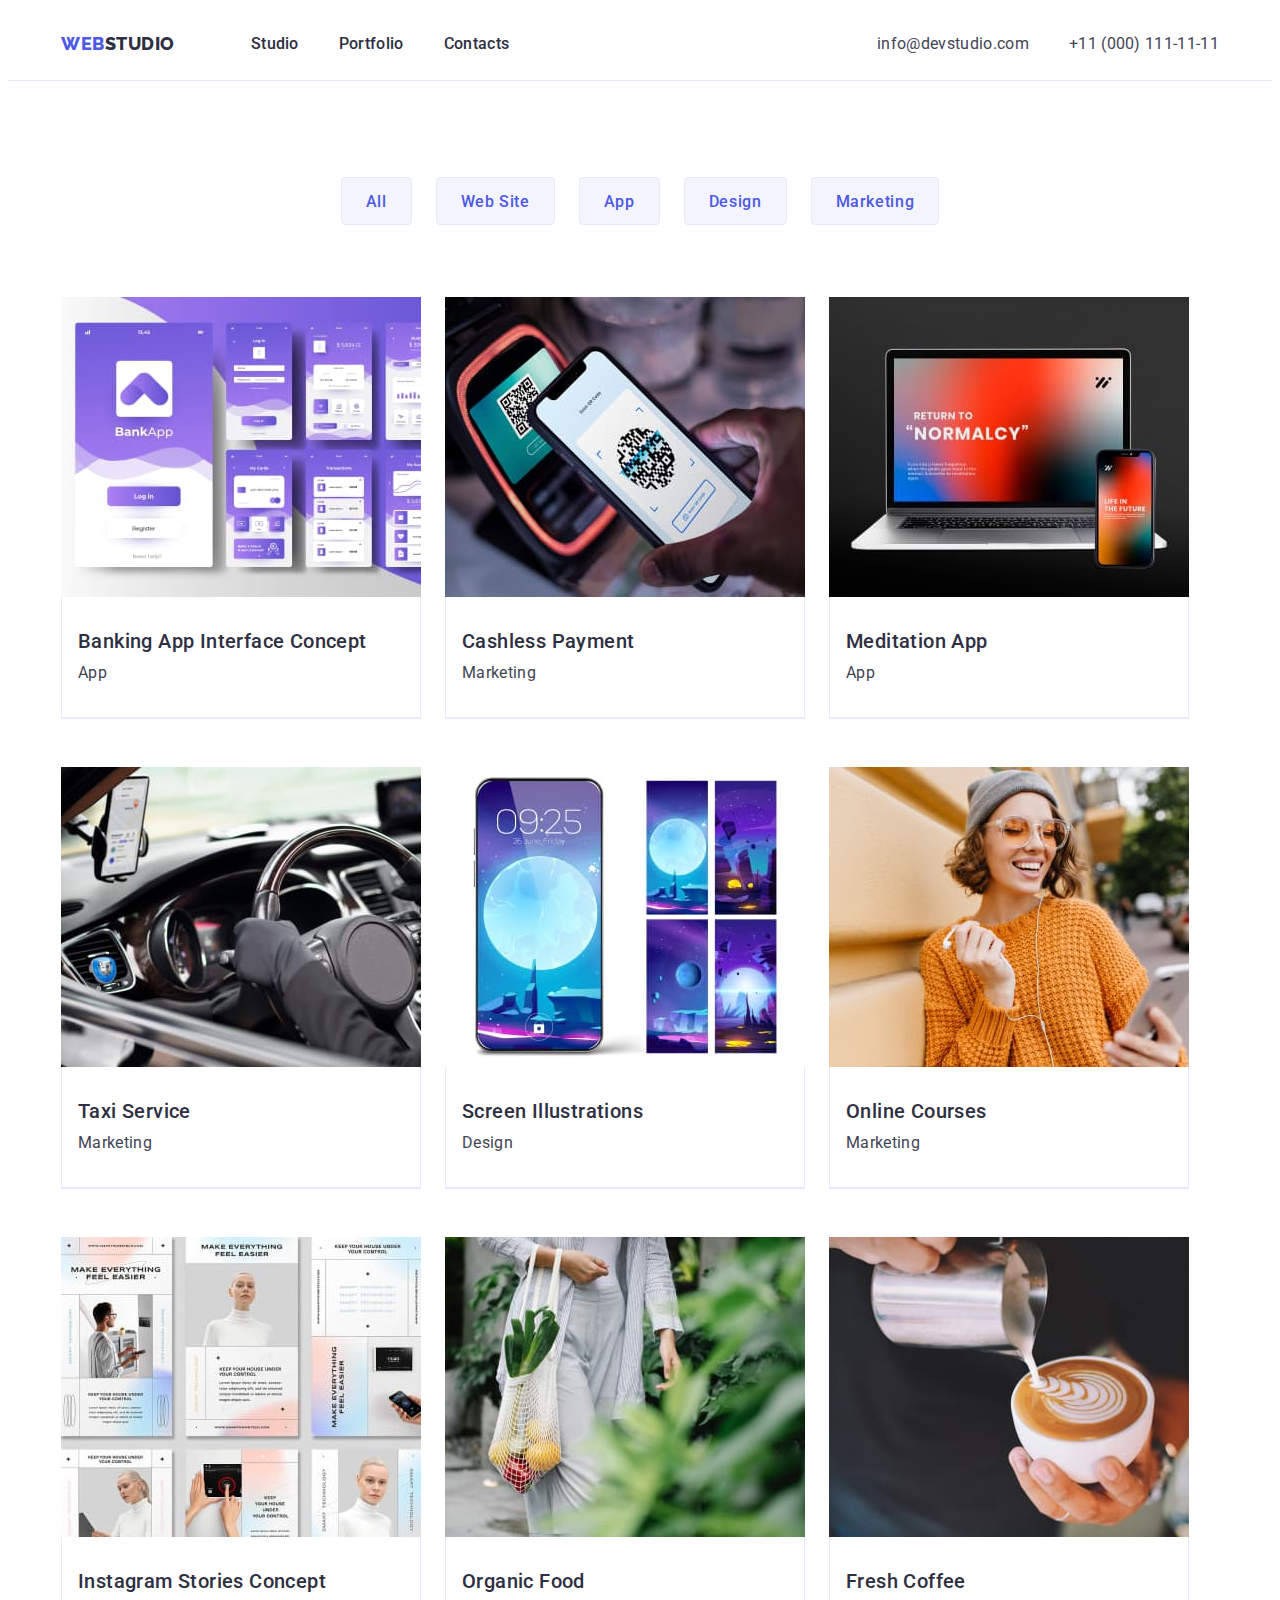
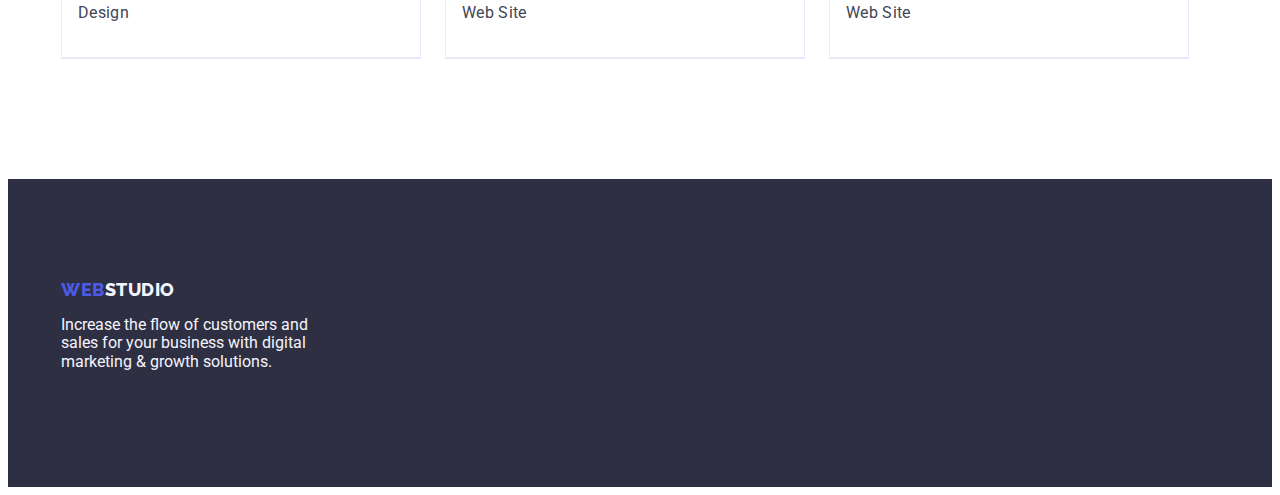
==== portfolio.html @ d80b530e "Initial commit" ====
<!DOCTYPE html>
<html lang="en">
  <head>
    <meta charset="UTF-8" />
    <meta http-equiv="X-UA-Compatible" content="IE=edge" />
    <meta name="viewport" content="width=device-width, initial-scale=1.0" />
    <title>Portfolio</title>

    <link rel="preconnect" href="https://fonts.googleapis.com" />
    <link rel="preconnect" href="https://fonts.gstatic.com" crossorigin />
    <link
      href="https://fonts.googleapis.com/css2?family=Raleway:wght@800&family=Roboto:wght@400;500;700;900&display=swap"
      rel="stylesheet"
    />
    <link
      rel="stylesheet"
      href="https://cdnjs.cloudflare.com/ajax/libs/modern-normalize/1.1.0/modern-normalize.min.css"
      integrity="sha512-wpPYUAdjBVSE4KJnH1VR1HeZfpl1ub8YT/NKx4PuQ5NmX2tKuGu6U/JRp5y+Y8XG2tV+wKQpNHVUX03MfMFn9Q=="
      crossorigin="anonymous"
      referrerpolicy="no-referrer"
    />
    <link rel="stylesheet" href="./css/styles.css" />
  </head>
  <body>
    <header class="header">
      <div class="nav-header container">
        <nav class="nav-page">
          <a
            href="./index.html"
            target="_blank"
            rel="noopener norefferer"
            class="logo link"
            >Web<span class="logo-studio">Studio</span></a
          >

          <ul class="site-nav list">
            <li class="nav-item">
              <a href="./index.html" class="nav-menu link">Studio</a>
            </li>
            <li class="nav-item">
              <a href="./portfolio.html" class="nav-menu link">Portfolio</a>
            </li>
            <li class="nav-item">
              <a href="" class="nav-menu link">Contacts</a>
            </li>
          </ul>
        </nav>
        <address class="address">
          <ul class="address-ul list">
            <li class="address-item">
              <a href="mailto:info@devstudio.com" class="link addr-link"
                >info@devstudio.com</a
              >
            </li>
            <li class="address-item">
              <a href="tel:+110001111111" class="link addr-link"
                >+11 (000) 111-11-11</a
              >
            </li>
          </ul>
        </address>
      </div>
    </header>
    <main>
      <section class="section filter">
        <div class="container">
          <h1 hidden>Filters</h1>

          <ul class="button-filter list">
            <li class="btn-item">
              <button type="button" class="button btn-secondary link">
                All
              </button>
            </li>
            <li class="btn-item">
              <button type="button" class="button btn-secondary link">
                Web Site
              </button>
            </li>
            <li class="btn-item">
              <button type="button" class="button btn-secondary link">
                App
              </button>
            </li>
            <li class="btn-item">
              <button type="button" class="button btn-secondary link">
                Design
              </button>
            </li>
            <li class="btn-item">
              <button type="button" class="button btn-secondary link">
                Marketing
              </button>
            </li>
          </ul>

          <ul class="filter-list list">
            <li class="filter-item">
              <a href="" class="link"
                ><img
                  src="./images/img-8.jpg"
                  alt="Banking App"
                  width="360"
                  height="300"
                />
                <div class="filter-app">
                <h2 class="title">Banking App Interface Concept</h2>
                <p class="type">App</p>
              </div>
              </a>
            </li>
            <li class="filter-item">
              <a href="" class="link">
                <img
                  src="./images/img-9.jpg"
                  alt="Cashless Payment"
                  width="360"
                  height="300"
                />
                <div class="filter-app">
                <h2 class="title">Cashless Payment</h2>
                <p class="type">Marketing</p>
              </div>
              </a>
            </li>
            <li class="filter-item">
              <a href="" class="link">
                <img
                  src="./images/img-10.jpg"
                  alt="Meditation App"
                  width="360"
                  height="300"
                />
                <div class="filter-app">
                <h2 class="title">Meditation App</h2>
                <p class="type">App</p>
              </div>
              </a>
            </li>

            <li class="filter-item">
              <a href="" class="link">
                <img
                  src="./images/img-11.jpg"
                  alt="Taxi Service"
                  width="360"
                  height="300"
                />
                <div class="filter-app">
                <h2 class="title">Taxi Service</h2>
                <p class="type">Marketing</p>
              </div>
              </a>
            </li>
            <li class="filter-item">
              <a href="" class="link">
                <img
                  src="./images/img-12.jpg"
                  alt="Screen Illustrations"
                  width="360"
                  height="300"
                />
                <div class="filter-app">
                <h2 class="title">Screen Illustrations</h2>
                <p class="type">Design</p>
              </div>
              </a>
            </li>
            <li class="filter-item">
              <a href="" class="link">
                <img
                  src="./images/img-13.jpg"
                  alt="Online Courses"
                  width="360"
                  height="300"
                />
                <div class="filter-app">
                <h2 class="title">Online Courses</h2>
                <p class="type">Marketing</p>
              </div>
              </a>
            </li>

            <li class="filter-item">
              <a href="" class="link">
                <img
                  src="./images/img-14.jpg"
                  alt="Instagram Stories Concept"
                  width="360"
                  height="300"
                />
                <div class="filter-app">
                <h2 class="title">Instagram Stories Concept</h2>
                <p class="type">Design</p>
              </div>
              </a>
            </li>
            <li class="filter-item">
              <a href="" class="link">
                <img
                  src="./images/img-15.jpg"
                  alt="Organic Food"
                  width="360"
                  height="300"
                />
                <div class="filter-app">
                <h2 class="title">Organic Food</h2>
                <p class="type">Web Site</p>
              </div>
              </a>
            </li>
            <li class="filter-item">
              <a href="" class="link">
                <img
                  src="./images/img-16.jpg"
                  alt="Fresh Coffee"
                  width="360"
                  height="300"
                />
                <div class="filter-app">
                <h2 class="title">Fresh Coffee</h2>
                <p class="type">Web Site</p>
              </div>
              </a>
            </li>
          </ul>
        </div>
      </section>
    </main>

    <!-- Footer -->

    <footer class="footer">
      <div class="container">
        <a
          href="./index.html"
          target="_blank"
          rel="noopener norefferer"
          class="logo link footer-logo"
          >Web<span class="logo-studio">Studio</span></a
        >
        <p class="slogan">
          Increase the flow of customers and sales for your business with
          digital marketing & growth solutions.
        </p>
      </div>
    </footer>
  </body>
</html>
---- css/styles.css ----
:root {
  --iris: #4d5ae5;
  --ocean: #404bbf;
  --navy-blue: #2e2f42;
  --slate: #434455;
  --cornflower: #e7e9fc;
  --cloud: #f4f4fd;
  --white: #ffffff;
}
html {
  font-family: system-ui, 'Segoe UI', Roboto, Helvetica, Arial, sans-serif,
    'Apple Color Emoji', 'Segoe UI Emoji';
  line-height: 1.15; /* 1. Correct the line height in all browsers. */
  -webkit-text-size-adjust: 100%; /* 2. Prevent adjustments of font size after orientation changes in iOS. */
  -moz-tab-size: 4; /* 3. Use a more readable tab size (opinionated). */
  tab-size: 4; /* 3 */
  box-sizing: border-box;
  margin: 0;
}

body {
  font-family: Roboto, sans-serif;
  background-color: var(--white);
  color: var(--slate);
}
h1,
h2,
h3,
p {
  margin-top: 0;
}
.list {
  margin: 0;
  padding: 0;

  list-style: none;
}
.link {
  text-decoration: none;
}
img {
  display: block;
}

/* Header */

.container {
  width: 1158px;
  padding-left: 15px;
  padding-right: 15px;
  margin-left: auto;
  margin-right: auto;
}

.header {
  border-bottom: 1px solid var(--cornflower);
  padding-top: 24px;
  padding-bottom: 24px;
}

.nav-header {
  display: flex;
  align-items: center;
  /* padding-top: 24px;
  padding-bottom: 24px; */
}
.nav-page {
  display: flex;
  align-items: center;
}

.logo {
  margin-right: 76px;

  text-transform: uppercase;
  font-family: 'Raleway', sans-serif;
  font-weight: 800;
  font-size: 18px;
  line-height: 1.17;
  letter-spacing: 0.03em;
  color: var(--iris);
}

.logo .logo-studio {
  color: var(--navy-blue);
}
.site-nav {
  display: flex;

  font-weight: 500;
  font-size: 16px;
  line-height: 1.5;
  letter-spacing: 0.02em;
}
.nav-item:not(:last-child),
.address-item:not(:last-child) {
  margin-right: 40px;
}

.nav-menu {
  color: var(--navy-blue);
  padding-top: 24px;
  padding-bottom: 24px;
}

.site-nav .link:hover,
.site-nav .link:focus {
  color: var(--ocean);
}
.site-nav .link.current {
  color: var(--ocean);
}
.address {
  margin-left: auto;
  font-style: normal;
}
.address-ul {
  display: flex;
}

.addr-link {
  font-size: 16px;
  line-height: 1.5;
  letter-spacing: 0.02em;
  color: var(--slate);
}
.addr-link:hover,
.addr-link:focus {
  color: var(--ocean);
}

/* Hero */

.hero {
  padding-top: 188px;
  padding-bottom: 188px;
  background-color: var(--navy-blue);
}

.hero-title {
  max-width: 496px;
  margin: auto;
  margin-bottom: 48px;

  font-size: 56px;
  line-height: 1.07;
  letter-spacing: 0.02em;
  color: var(--white);
  text-align: center;
}
/* Buttons */
.button {
  border-radius: 4px;
  border: 1px solid transparent;

  text-align: center;
  font-family: 'Roboto', sans-serif;
  font-weight: 500;
  font-size: 16px;
  line-height: 1.5;
  letter-spacing: 0.04em;
  cursor: pointer;
}
.button.btn-primary {
  display: block;
  padding: 16px 32px;
  height: 56px;
  min-width: 169px;
  border: none;
  margin: auto;

  color: var(--white);
  background-color: var(--iris);
}
.button.btn-secondary {
  padding: 12px 24px;
  height: 48px;
  min-width: 69px;

  color: var(--iris);
  background-color: var(--cloud);
  border-color: #e7e9fc;
}

.button.btn-primary:hover,
.button.btn-primary:focus {
  background-color: var(--ocean);
}

.btn-secondary:hover,
.btn-secondary:focus {
  color: var(--white);
  background-color: var(--ocean);
  border: 1px solid transparent
}

/* Section*/
.advantages,
.examples {
  padding-bottom: 120px;
}
.section.advantages {
  padding: 120px 0px;
  padding-bottom: ;
}
.section-title {
  color: var(--navy-blue);
  font-size: 36px;
  line-height: 1.11;
  letter-spacing: 0.02em;
  text-align: center;
  text-transform: capitalize;

  margin-bottom: 72px;
}
.advantages-list {
  display: flex;
}

.advantages-list .title,
.team-list .title,
.filter-list .title {
  margin-bottom: 8px;

  color: var(--navy-blue);
  font-weight: 500;
  font-size: 20px;
  line-height: 1.2;
  letter-spacing: 0.02em;

  
}
.advantages-item {
  margin-right: 24px;
  /* width: calc((100% - 72) / 4); */
  flex-basis: calc((100% - 72px) / 4);
}
.advantages-item:last-child {
  margin-right: 0px;
}

.examples.container {
  padding-bottom: 120px;
}
.example-list {
  display: flex;
}

.example-item:not(:last-child),
.team-foto:not(:last-child) {
  margin-right: 24px;
}

.section.our-team {
  padding: 120px 0px;

  background-color: var(--cloud);
}
/* Our Team */
.team-list {
  display: flex;
}
.pos-title {
  padding: 32px 16px;
  border-radius: 0px 0px 4px 4px;
}
.team-list .name {
  text-align: center;
}
.team-list .position {
  text-align: center;
  font-size: 16px;
  line-height: 1.5;
  letter-spacing: 0.02em;
  color: var(--slate);

  margin-bottom: 0px;
}
.team-foto {
  background-color: var(--white);
}

.text {
  color: var(--slate);
  font-size: 16px;
  line-height: 1.5;
  letter-spacing: 0.02em;

  margin-bottom: 0px;
}

/* Portfolio Filter */

.button-filter {
  /* padding-top: 96px; */
  margin-bottom: 72px;

  display: flex;
  justify-content: center;
}
.btn-item {
  margin-right: 24px;
}

.btn-item:last-child {
  margin-right: 0px;
}

.filter-list {
  /* padding-bottom: 120px; */
  display: flex;
  flex-wrap: wrap;
}

.filter-item {
  width: calc((100% - 48) / 3);
  margin-right: 24px;
  margin-bottom: 48px;
  border-bottom: 1px solid var(--cornflower);
}

.filter-item:nth-child(3n) {
  margin-right: 0px;
}

.filter-item:nth-last-child(-n + 3) {
  margin-bottom: 0px;
}
.filter-app {
  padding: 32px 16px;
  border: 1px solid var(--cornflower);
  border-top:none; 
}

.filter-list .type {
  margin-bottom: 0px;

  color: var(--slate);
}

.type {
  color: var(--slate);
  font-size: 16px;
  line-height: 1.5;
  letter-spacing: 0.02em;
}
.filter {
  padding-top: 96px;
  padding-bottom: 120px;
}
.footer {
  background-color: var(--navy-blue);
  padding: 100px 0;
}
.footer-logo {
  display: inline-block;
  margin-bottom: 16px;
}
.footer .logo-studio {
  color: var(--cloud);
}
.footer .slogan {
  width: 264px;
  color: var(--cloud);
}
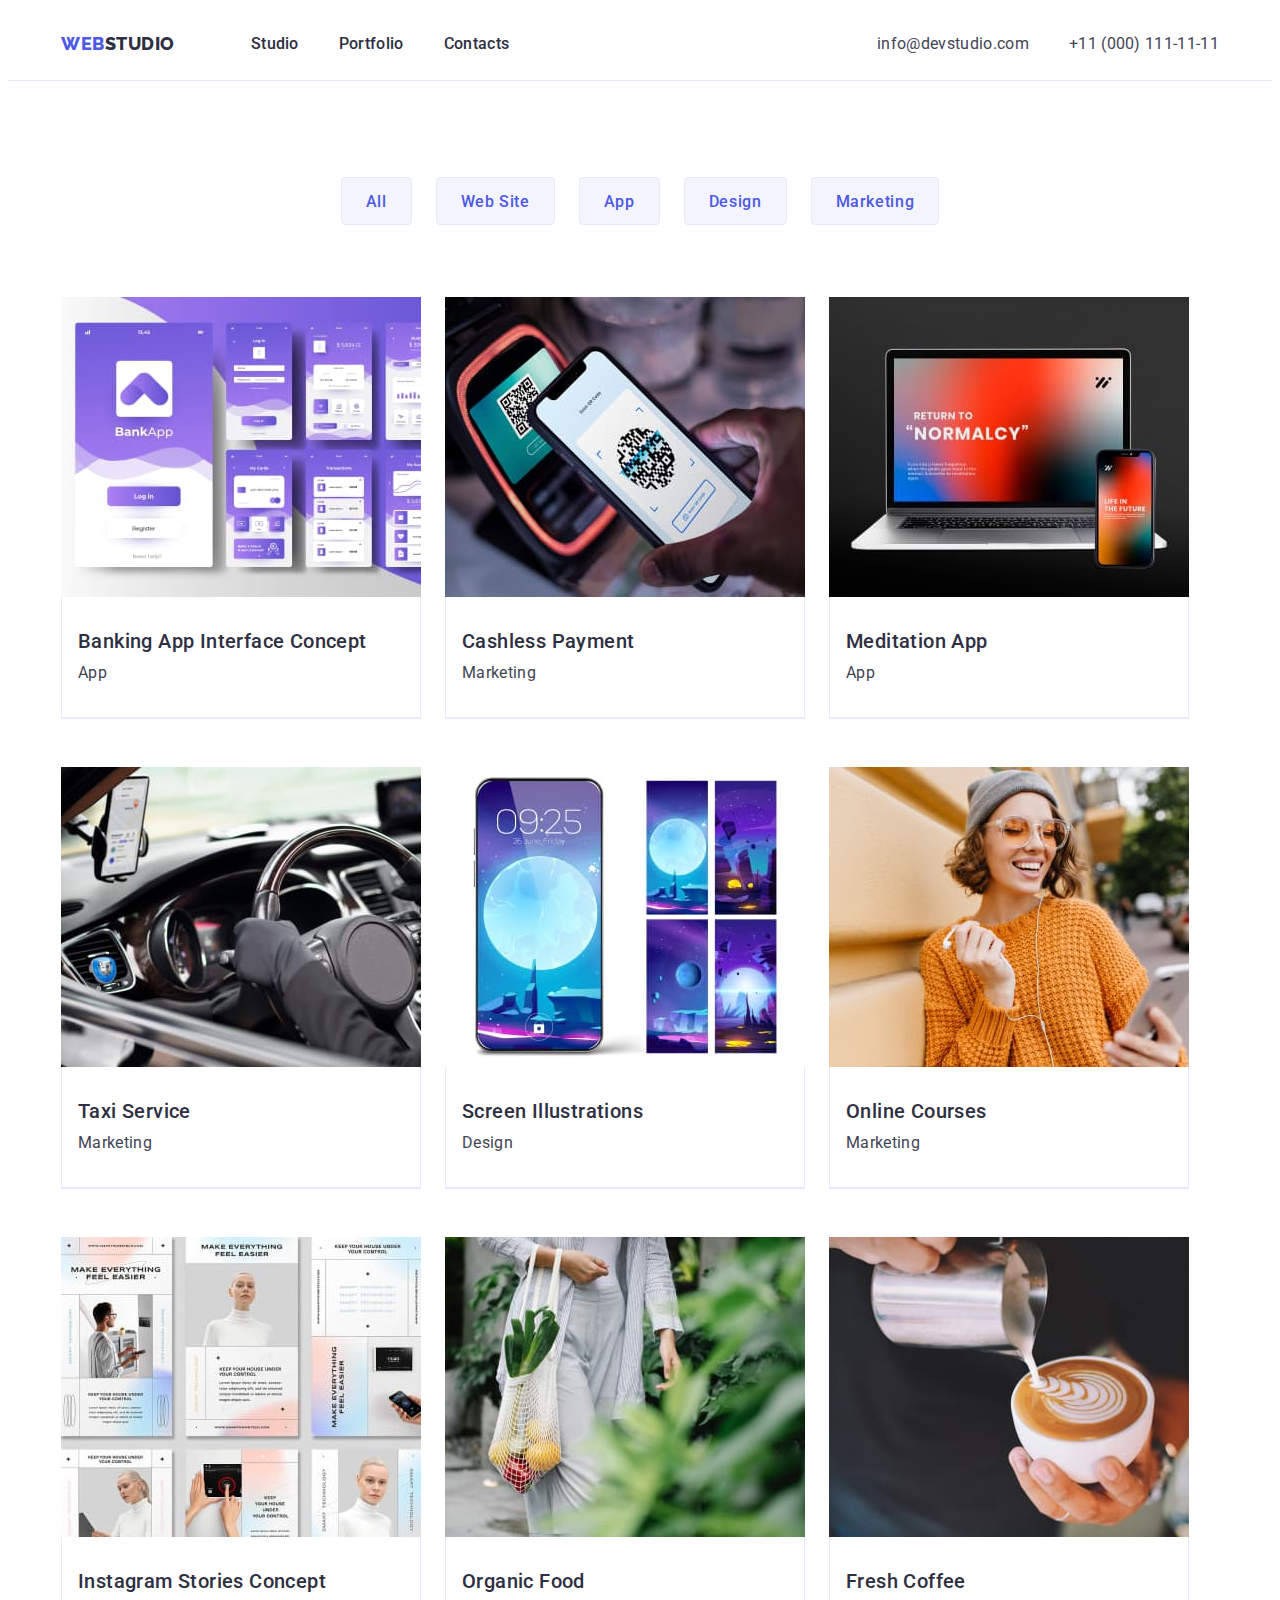
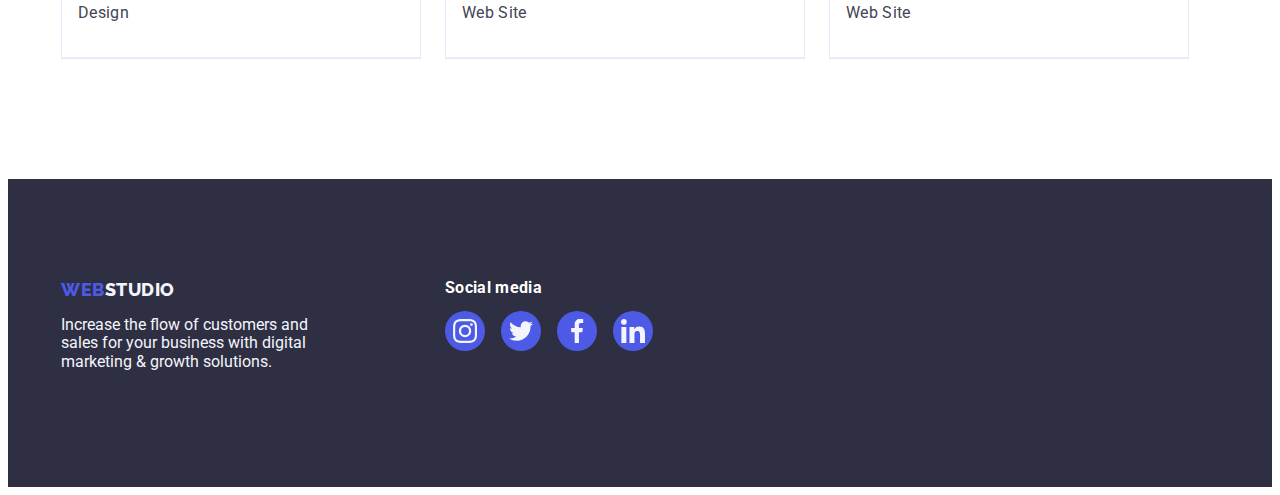
==== commit 5df41a81: "hw4" ====
--- a/portfolio.html
+++ b/portfolio.html
@@ -65,7 +65,6 @@
       <section class="section filter">
         <div class="container">
           <h1 hidden>Filters</h1>
-
           <ul class="button-filter list">
             <li class="btn-item">
               <button type="button" class="button btn-secondary link">
@@ -104,9 +103,9 @@
                   height="300"
                 />
                 <div class="filter-app">
-                <h2 class="title">Banking App Interface Concept</h2>
-                <p class="type">App</p>
-              </div>
+                  <h2 class="title">Banking App Interface Concept</h2>
+                  <p class="type">App</p>
+                </div>
               </a>
             </li>
             <li class="filter-item">
@@ -118,9 +117,9 @@
                   height="300"
                 />
                 <div class="filter-app">
-                <h2 class="title">Cashless Payment</h2>
-                <p class="type">Marketing</p>
-              </div>
+                  <h2 class="title">Cashless Payment</h2>
+                  <p class="type">Marketing</p>
+                </div>
               </a>
             </li>
             <li class="filter-item">
@@ -132,9 +131,9 @@
                   height="300"
                 />
                 <div class="filter-app">
-                <h2 class="title">Meditation App</h2>
-                <p class="type">App</p>
-              </div>
+                  <h2 class="title">Meditation App</h2>
+                  <p class="type">App</p>
+                </div>
               </a>
             </li>
 
@@ -147,9 +146,9 @@
                   height="300"
                 />
                 <div class="filter-app">
-                <h2 class="title">Taxi Service</h2>
-                <p class="type">Marketing</p>
-              </div>
+                  <h2 class="title">Taxi Service</h2>
+                  <p class="type">Marketing</p>
+                </div>
               </a>
             </li>
             <li class="filter-item">
@@ -161,9 +160,9 @@
                   height="300"
                 />
                 <div class="filter-app">
-                <h2 class="title">Screen Illustrations</h2>
-                <p class="type">Design</p>
-              </div>
+                  <h2 class="title">Screen Illustrations</h2>
+                  <p class="type">Design</p>
+                </div>
               </a>
             </li>
             <li class="filter-item">
@@ -175,9 +174,9 @@
                   height="300"
                 />
                 <div class="filter-app">
-                <h2 class="title">Online Courses</h2>
-                <p class="type">Marketing</p>
-              </div>
+                  <h2 class="title">Online Courses</h2>
+                  <p class="type">Marketing</p>
+                </div>
               </a>
             </li>
 
@@ -190,9 +189,9 @@
                   height="300"
                 />
                 <div class="filter-app">
-                <h2 class="title">Instagram Stories Concept</h2>
-                <p class="type">Design</p>
-              </div>
+                  <h2 class="title">Instagram Stories Concept</h2>
+                  <p class="type">Design</p>
+                </div>
               </a>
             </li>
             <li class="filter-item">
@@ -204,9 +203,9 @@
                   height="300"
                 />
                 <div class="filter-app">
-                <h2 class="title">Organic Food</h2>
-                <p class="type">Web Site</p>
-              </div>
+                  <h2 class="title">Organic Food</h2>
+                  <p class="type">Web Site</p>
+                </div>
               </a>
             </li>
             <li class="filter-item">
@@ -218,9 +217,9 @@
                   height="300"
                 />
                 <div class="filter-app">
-                <h2 class="title">Fresh Coffee</h2>
-                <p class="type">Web Site</p>
-              </div>
+                  <h2 class="title">Fresh Coffee</h2>
+                  <p class="type">Web Site</p>
+                </div>
               </a>
             </li>
           </ul>
@@ -231,18 +230,45 @@
     <!-- Footer -->
 
     <footer class="footer">
-      <div class="container">
-        <a
-          href="./index.html"
-          target="_blank"
-          rel="noopener norefferer"
-          class="logo link footer-logo"
-          >Web<span class="logo-studio">Studio</span></a
-        >
-        <p class="slogan">
-          Increase the flow of customers and sales for your business with
-          digital marketing & growth solutions.
-        </p>
+      <div class="footer-container">
+        <div class="footer-chapter">
+          <a
+            href="./index.html"
+            target="_blank"
+            rel="noopener norefferer"
+            class="logo link footer-logo"
+            >Web<span class="logo-studio">Studio</span></a
+          >
+          <p class="slogan">
+            Increase the flow of customers and sales for your business with
+            digital marketing & growth solutions.
+          </p>
+        </div>
+        <div class="footer-chapter footer-social-box">
+          <h2 class="social-title">Social media</h2>
+          <ul class="list team-icon-social">
+            <li class="icon-box-social social-footer">
+              <svg class="icon-social-footer">
+                <use href="./images/icons.svg#icon-instagram"></use>
+              </svg>
+            </li>
+            <li class="icon-box-social social-footer">
+              <svg class="icon-social-footer">
+                <use href="./images/icons.svg#icon-twitter"></use>
+              </svg>
+            </li>
+            <li class="icon-box-social social-footer">
+              <svg class="icon-social-footer">
+                <use href="./images/icons.svg#icon-facebook"></use>
+              </svg>
+            </li>
+            <li class="icon-box-social social-footer">
+              <svg class="icon-social-footer">
+                <use href="./images/icons.svg#icon-linkedin"></use>
+              </svg>
+            </li>
+          </ul>
+        </div>
       </div>
     </footer>
   </body>
--- a/css/styles.css
+++ b/css/styles.css
@@ -2,9 +2,12 @@
   --iris: #4d5ae5;
   --ocean: #404bbf;
   --navy-blue: #2e2f42;
+  --green: #31d0aa;
   --slate: #434455;
+  --light-slate: #8e8f99;
   --cornflower: #e7e9fc;
   --cloud: #f4f4fd;
+  --grey: #2e2f42;
   --white: #ffffff;
 }
 html {
@@ -132,9 +135,22 @@
 /* Hero */
 
 .hero {
+  max-width: 1440px;
+  margin-left: auto;
+  margin-right: auto;
   padding-top: 188px;
   padding-bottom: 188px;
+
   background-color: var(--navy-blue);
+  background-image: linear-gradient(
+      to right,
+      /* var(--grey, 70%), */ rgba(46, 47, 66, 0.7),
+      rgba(46, 47, 66, 0.7)
+    ),
+    url(../images/img-17.jpg);
+  background-repeat: no-repeat;
+  background-position: center;
+  background-size: cover;
 }
 
 .hero-title {
@@ -191,7 +207,7 @@
 .btn-secondary:focus {
   color: var(--white);
   background-color: var(--ocean);
-  border: 1px solid transparent
+  border: 1px solid transparent;
 }
 
 /* Section*/
@@ -199,9 +215,10 @@
 .examples {
   padding-bottom: 120px;
 }
-.section.advantages {
+.section.advantages,
+.section.our-team,
+.section.customers {
   padding: 120px 0px;
-  padding-bottom: ;
 }
 .section-title {
   color: var(--navy-blue);
@@ -213,7 +230,8 @@
 
   margin-bottom: 72px;
 }
-.advantages-list {
+.advantages-list,
+.customers-list {
   display: flex;
 }
 
@@ -227,8 +245,6 @@
   font-size: 20px;
   line-height: 1.2;
   letter-spacing: 0.02em;
-
-  
 }
 .advantages-item {
   margin-right: 24px;
@@ -239,24 +255,38 @@
   margin-right: 0px;
 }
 
-.examples.container {
-  padding-bottom: 120px;
-}
+.icon-box-advantages {
+  display: flex;
+  justify-content: center;
+  align-items: center;
+
+  content: '';
+  height: 112px;
+  margin-bottom: 8px;
+  background-color: var(--cloud);
+  border-radius: 4px;
+}
+.icon-advantages {
+  width: 64px;
+  height: 64px;
+}
+
 .example-list {
   display: flex;
 }
 
 .example-item:not(:last-child),
-.team-foto:not(:last-child) {
+.team-foto:not(:last-child),
+.footer-chapter:not(:last-child),
+.logo-box-customer {
   margin-right: 24px;
 }
 
+/* Our Team */
+
 .section.our-team {
-  padding: 120px 0px;
-
   background-color: var(--cloud);
 }
-/* Our Team */
 .team-list {
   display: flex;
 }
@@ -274,10 +304,12 @@
   letter-spacing: 0.02em;
   color: var(--slate);
 
-  margin-bottom: 0px;
+  margin-bottom: 8px;
 }
 .team-foto {
   background-color: var(--white);
+  box-shadow: 0px 1px 6px rgba(46, 47, 66, 0.08),
+    0px 1px 1px rgba(46, 47, 66, 0.16), 0px 2px 1px rgba(46, 47, 66, 0.08);
 }
 
 .text {
@@ -287,6 +319,33 @@
   letter-spacing: 0.02em;
 
   margin-bottom: 0px;
+}
+.team-icon-social {
+  display: flex;
+  /* justify-content: space-around; */
+  /* padding-bottom: 32px; */
+}
+.icon-box-social {
+  background-color: var(--iris);
+  width: 40px;
+  height: 40px;
+  border-radius: 50%;
+  display: inline-flex;
+  justify-content: center;
+  align-items: center;
+
+  content: '';
+}
+.icon-box-social:not(:last-child) {
+  margin-right: 24px;
+}
+.icon-box-social:hover,
+.icon-box-social:focus {
+  background-color: var(--ocean);
+}
+.icon-social {
+  width: 16px;
+  height: 16px;
 }
 
 /* Portfolio Filter */
@@ -318,6 +377,10 @@
   margin-bottom: 48px;
   border-bottom: 1px solid var(--cornflower);
 }
+.filter-item:hover {
+  box-shadow: 0px 1px 6px rgba(46, 47, 66, 0.08),
+    0px 1px 1px rgba(46, 47, 66, 0.16), 0px 2px 1px rgba(46, 47, 66, 0.08);
+}
 
 .filter-item:nth-child(3n) {
   margin-right: 0px;
@@ -329,7 +392,7 @@
 .filter-app {
   padding: 32px 16px;
   border: 1px solid var(--cornflower);
-  border-top:none; 
+  border-top: none;
 }
 
 .filter-list .type {
@@ -348,10 +411,50 @@
   padding-top: 96px;
   padding-bottom: 120px;
 }
+.logo-box-customer {
+  height: 88px;
+  display: flex;
+  justify-content: center;
+  align-items: center;
+  border: 1px solid var(--light-slate);
+  border-radius: 4px;
+  flex-basis: calc((100% - 120px) / 6);
+}
+.logo-box-customer:hover,
+.logo-box-customer:focus {
+  border: 1px solid var(--ocean);
+  
+  }
+.logo-customer {
+  display: inline-block;
+  width: 104px;
+  height: 56px;
+  fill: var(--light-slate); 
+}
+
+.logo-customer:hover,
+.logo-customer:focus {
+  fill: var(--ocean);
+
+}
+
 .footer {
   background-color: var(--navy-blue);
   padding: 100px 0;
-}
+  display: flex;
+}
+.footer-container {
+  width: 1158px;
+  padding-left: 15px;
+  padding-right: 15px;
+  margin-left: auto;
+  margin-right: auto;
+  display: flex;
+}
+.footer-chapter:not(:last-child) {
+  margin-right: 120px;
+}
+
 .footer-logo {
   display: inline-block;
   margin-bottom: 16px;
@@ -363,3 +466,24 @@
   width: 264px;
   color: var(--cloud);
 }
+.footer-socialbox {
+  width: 208px;
+  height: 80px;
+}
+.icon-box-social.social-footer:not(:last-child) {
+  margin-right: 16px;
+}
+.icon-box-social.social-footer:hover,
+.icon-box-social.social-footer:focus {
+  background-color: var(--green);
+}
+.social-title {
+  font-size: 16px;
+  letter-spacing: 0.02em;
+  color: var(--white);
+}
+
+.icon-social-footer {
+  width: 24px;
+  height: 24px;
+}
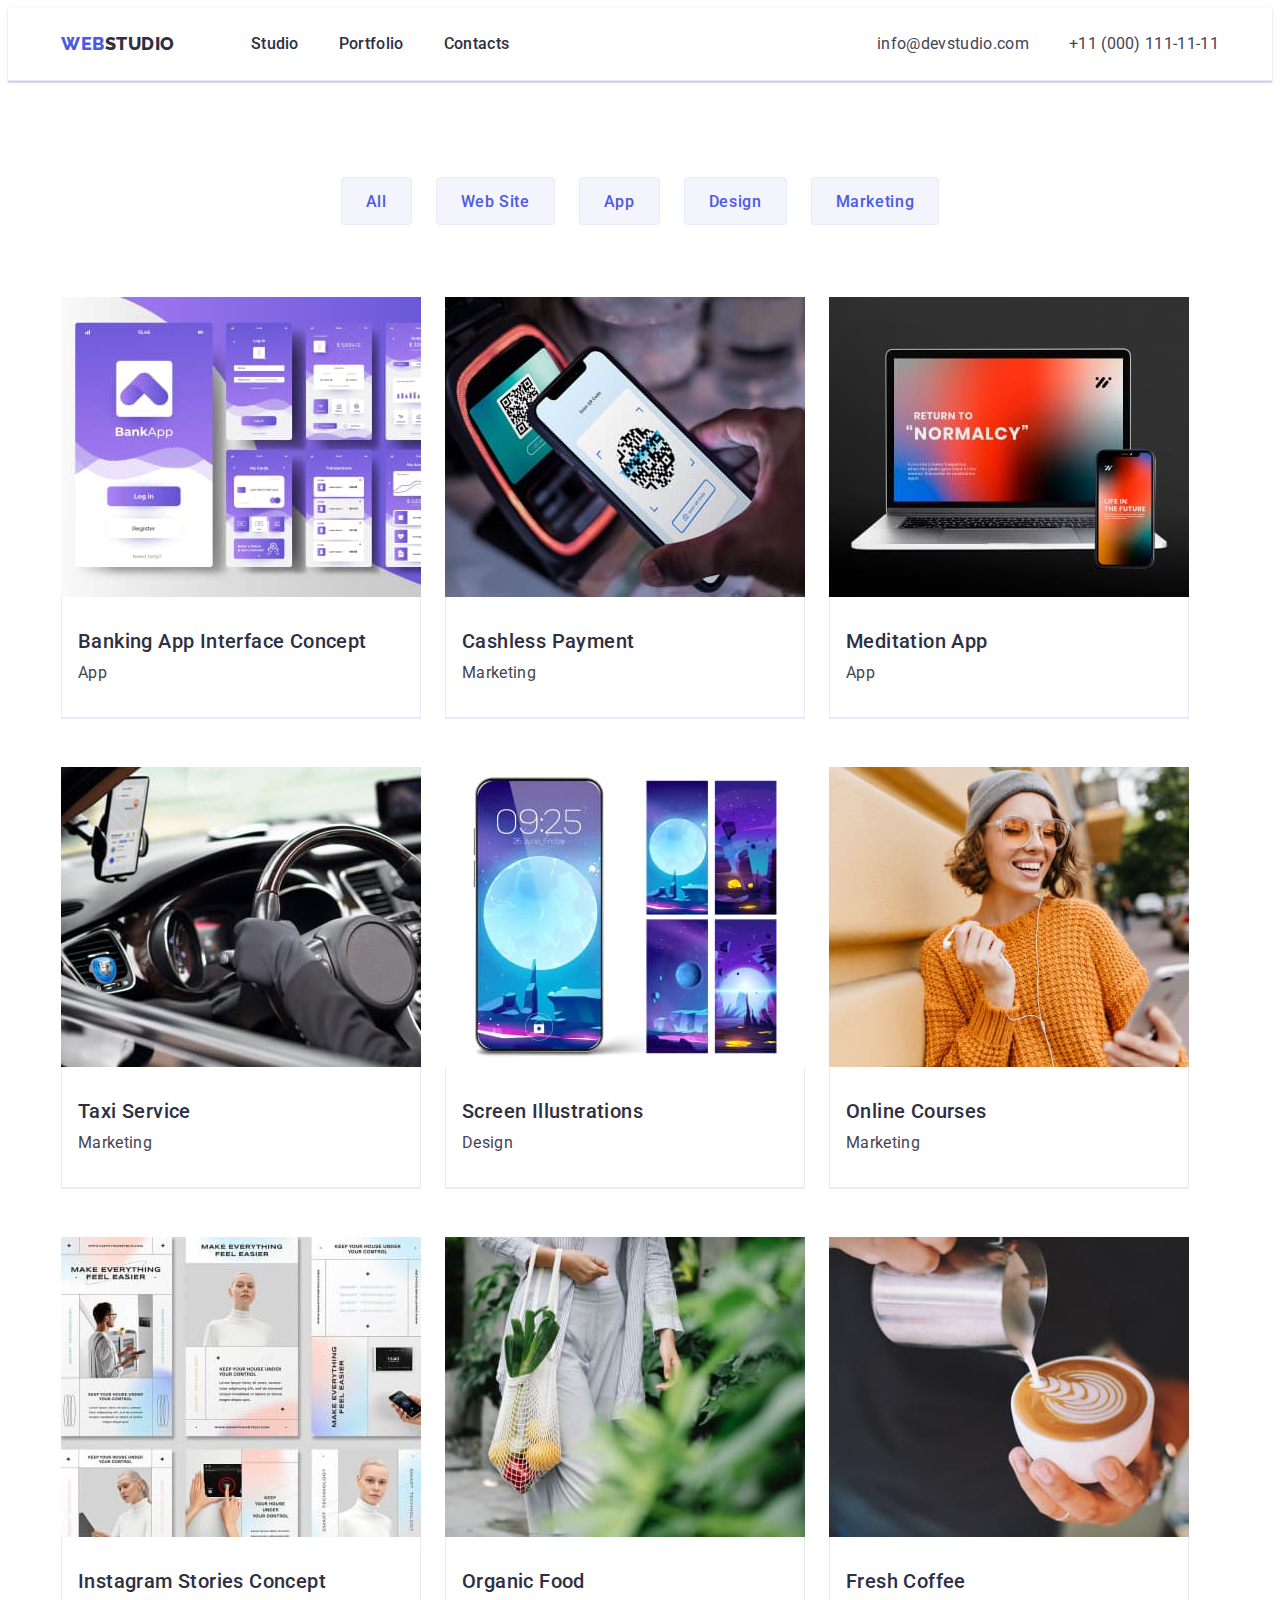
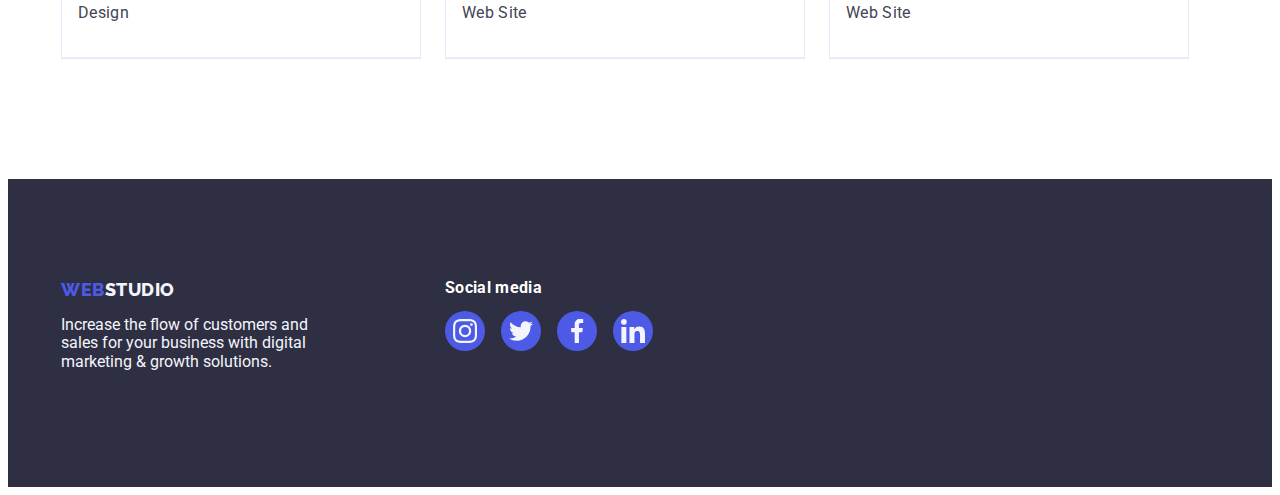
==== commit cbe0ccb2: "hw4 header, 1section, 2 section, main in portfolio" ====
--- a/portfolio.html
+++ b/portfolio.html
@@ -95,7 +95,7 @@
 
           <ul class="filter-list list">
             <li class="filter-item">
-              <a href="" class="link"
+              <a href="" class="link filter-link"
                 ><img
                   src="./images/img-8.jpg"
                   alt="Banking App"
@@ -109,7 +109,7 @@
               </a>
             </li>
             <li class="filter-item">
-              <a href="" class="link">
+              <a href="" class="link filter-link">
                 <img
                   src="./images/img-9.jpg"
                   alt="Cashless Payment"
@@ -123,7 +123,7 @@
               </a>
             </li>
             <li class="filter-item">
-              <a href="" class="link">
+              <a href="" class="link filter-link">
                 <img
                   src="./images/img-10.jpg"
                   alt="Meditation App"
@@ -138,7 +138,7 @@
             </li>
 
             <li class="filter-item">
-              <a href="" class="link">
+              <a href="" class="link filter-link">
                 <img
                   src="./images/img-11.jpg"
                   alt="Taxi Service"
@@ -152,7 +152,7 @@
               </a>
             </li>
             <li class="filter-item">
-              <a href="" class="link">
+              <a href="" class="link filter-link">
                 <img
                   src="./images/img-12.jpg"
                   alt="Screen Illustrations"
@@ -166,7 +166,7 @@
               </a>
             </li>
             <li class="filter-item">
-              <a href="" class="link">
+              <a href="" class="link filter-link">
                 <img
                   src="./images/img-13.jpg"
                   alt="Online Courses"
@@ -181,7 +181,7 @@
             </li>
 
             <li class="filter-item">
-              <a href="" class="link">
+              <a href="" class="link filter-link">
                 <img
                   src="./images/img-14.jpg"
                   alt="Instagram Stories Concept"
@@ -195,7 +195,7 @@
               </a>
             </li>
             <li class="filter-item">
-              <a href="" class="link">
+              <a href="" class="link filter-link">
                 <img
                   src="./images/img-15.jpg"
                   alt="Organic Food"
@@ -209,7 +209,7 @@
               </a>
             </li>
             <li class="filter-item">
-              <a href="" class="link">
+              <a href="" class="link filter-link">
                 <img
                   src="./images/img-16.jpg"
                   alt="Fresh Coffee"
--- a/css/styles.css
+++ b/css/styles.css
@@ -59,6 +59,8 @@
   border-bottom: 1px solid var(--cornflower);
   padding-top: 24px;
   padding-bottom: 24px;
+  box-shadow: 0px 2px 1px rgba(46, 47, 66, 0.08),
+    0px 1px 1px rgba(46, 47, 66, 0.16), 0px 1px 6px rgba(46, 47, 66, 0.08);
 }
 
 .nav-header {
@@ -143,8 +145,7 @@
 
   background-color: var(--navy-blue);
   background-image: linear-gradient(
-      to right,
-      /* var(--grey, 70%), */ rgba(46, 47, 66, 0.7),
+      rgba(46, 47, 66, 0.7),
       rgba(46, 47, 66, 0.7)
     ),
     url(../images/img-17.jpg);
@@ -208,6 +209,8 @@
   color: var(--white);
   background-color: var(--ocean);
   border: 1px solid transparent;
+  box-shadow: зі значенням 0px 3px 1px rgba(0, 0, 0, 0.1),
+    0px 2px 1px rgba(0, 0, 0, 0.08), 0px 2px 2px rgba(0, 0, 0, 0.12);
 }
 
 /* Section*/
@@ -262,13 +265,10 @@
 
   content: '';
   height: 112px;
+  width: 264px;
   margin-bottom: 8px;
   background-color: var(--cloud);
   border-radius: 4px;
-}
-.icon-advantages {
-  width: 64px;
-  height: 64px;
 }
 
 .example-list {
@@ -377,7 +377,11 @@
   margin-bottom: 48px;
   border-bottom: 1px solid var(--cornflower);
 }
-.filter-item:hover {
+.filter-link {
+  display: block;
+}
+.filter-link:hover,
+.filter-link:focus {
   box-shadow: 0px 1px 6px rgba(46, 47, 66, 0.08),
     0px 1px 1px rgba(46, 47, 66, 0.16), 0px 2px 1px rgba(46, 47, 66, 0.08);
 }
@@ -423,19 +427,17 @@
 .logo-box-customer:hover,
 .logo-box-customer:focus {
   border: 1px solid var(--ocean);
-  
-  }
+}
 .logo-customer {
   display: inline-block;
   width: 104px;
   height: 56px;
-  fill: var(--light-slate); 
+  fill: var(--light-slate);
 }
 
 .logo-customer:hover,
 .logo-customer:focus {
   fill: var(--ocean);
-
 }
 
 .footer {
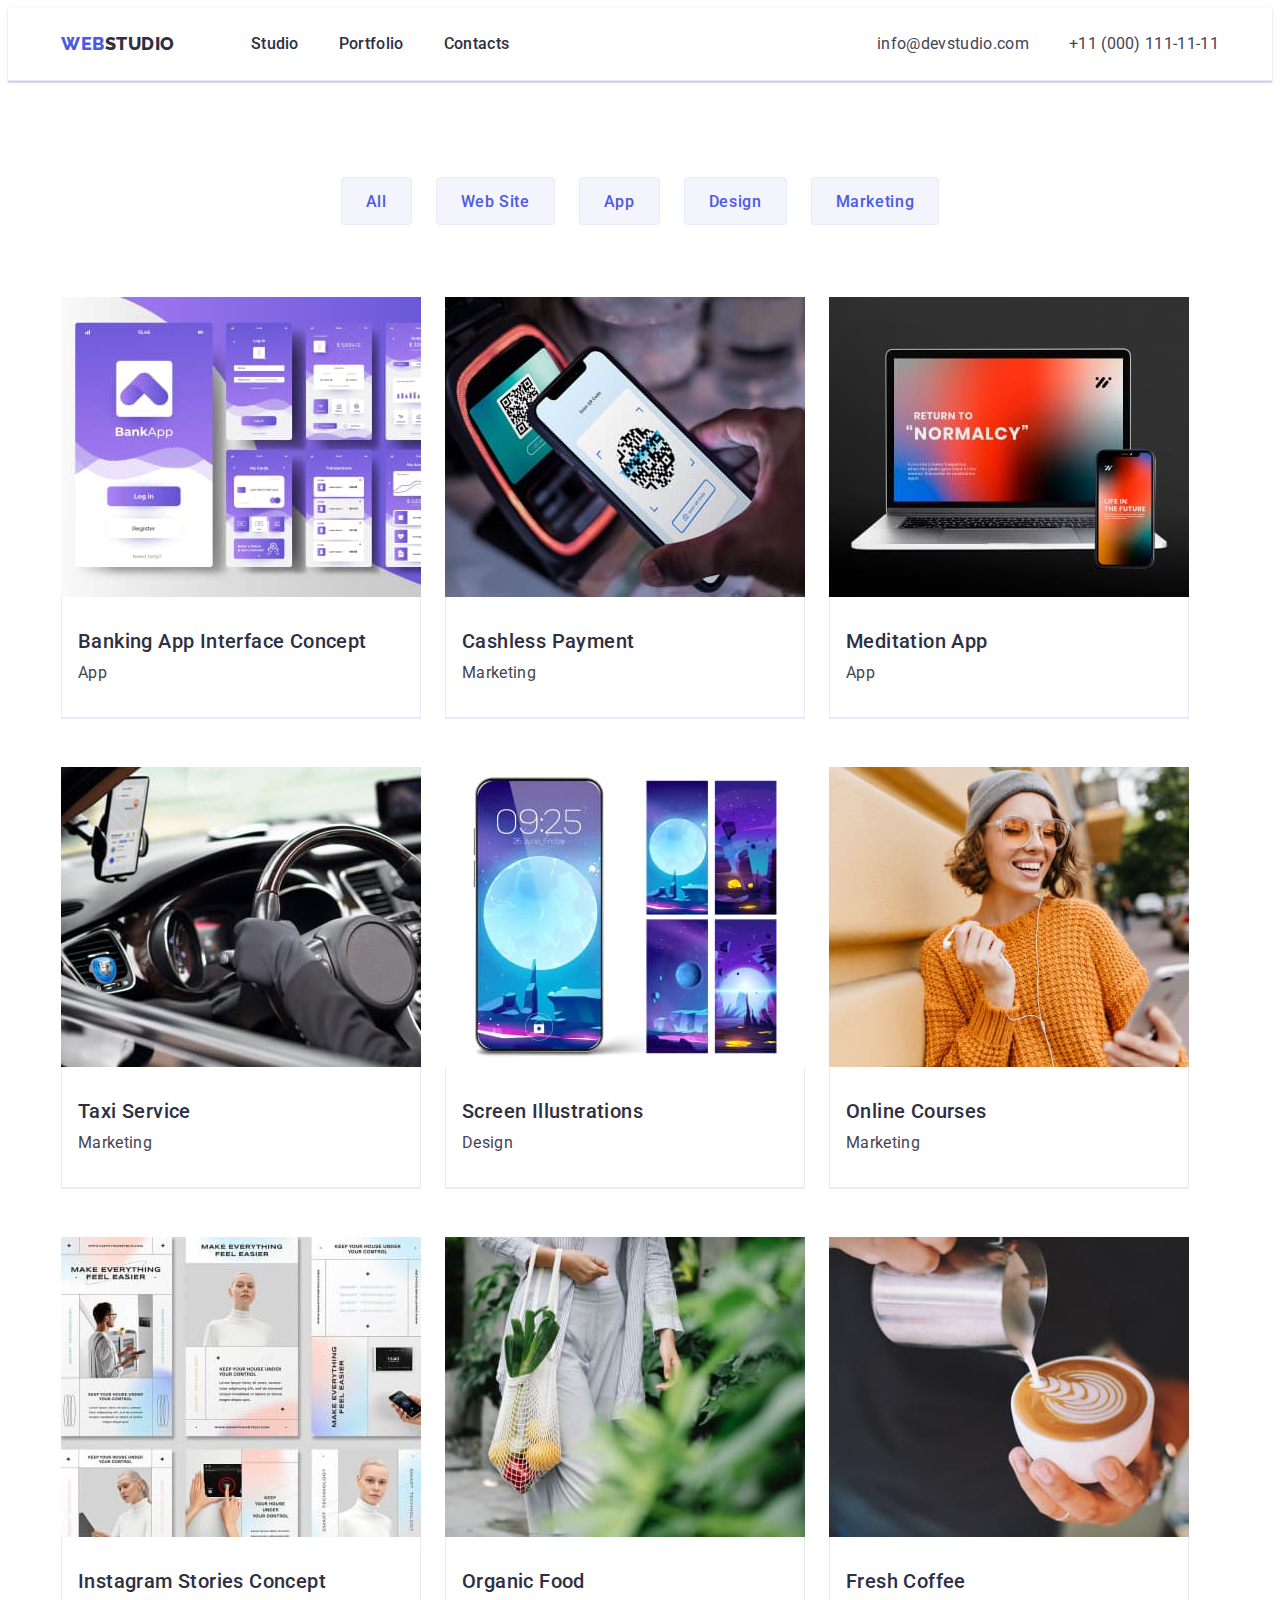
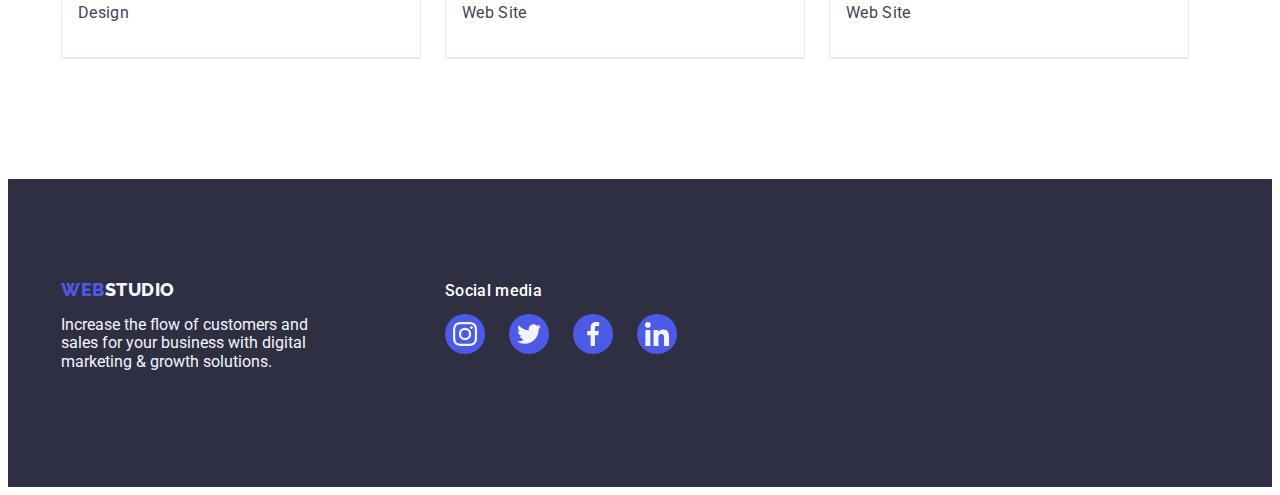
==== commit 3c8e2de5: "in index and portfolio footer added tag a" ====
--- a/portfolio.html
+++ b/portfolio.html
@@ -247,25 +247,33 @@
         <div class="footer-chapter footer-social-box">
           <h2 class="social-title">Social media</h2>
           <ul class="list team-icon-social">
-            <li class="icon-box-social social-footer">
-              <svg class="icon-social-footer">
-                <use href="./images/icons.svg#icon-instagram"></use>
-              </svg>
-            </li>
-            <li class="icon-box-social social-footer">
-              <svg class="icon-social-footer">
-                <use href="./images/icons.svg#icon-twitter"></use>
-              </svg>
-            </li>
-            <li class="icon-box-social social-footer">
-              <svg class="icon-social-footer">
-                <use href="./images/icons.svg#icon-facebook"></use>
-              </svg>
-            </li>
-            <li class="icon-box-social social-footer">
-              <svg class="icon-social-footer">
-                <use href="./images/icons.svg#icon-linkedin"></use>
-              </svg>
+            <li class="icon-box-social">
+              <a href="" class="social-link social-footer">
+                <svg class="icon-social-footer" width="24" height="24">
+                  <use href="./images/icons.svg#icon-instagram"></use>
+                </svg>
+              </a>
+            </li>
+            <li class="icon-box-social">
+              <a href="" class="social-link social-footer">
+                <svg class="icon-social-footer" width="24" height="24">
+                  <use href="./images/icons.svg#icon-twitter"></use>
+                </svg>
+              </a>
+            </li>
+            <li class="icon-box-social">
+              <a href="" class="social-link social-footer">
+                <svg class="icon-social-footer" width="24" height="24">
+                  <use href="./images/icons.svg#icon-facebook"></use>
+                </svg>
+              </a>
+            </li>
+            <li class="icon-box-social">
+              <a href="" class="social-link social-footer">
+                <svg class="icon-social-footer" width="24" height="24">
+                  <use href="./images/icons.svg#icon-linkedin"></use>
+                </svg>
+              </a>
             </li>
           </ul>
         </div>
--- a/css/styles.css
+++ b/css/styles.css
@@ -291,8 +291,7 @@
   display: flex;
 }
 .pos-title {
-  padding: 32px 16px;
-  border-radius: 0px 0px 4px 4px;
+  padding: 32px 0;
 }
 .team-list .name {
   text-align: center;
@@ -310,6 +309,7 @@
   background-color: var(--white);
   box-shadow: 0px 1px 6px rgba(46, 47, 66, 0.08),
     0px 1px 1px rgba(46, 47, 66, 0.16), 0px 2px 1px rgba(46, 47, 66, 0.08);
+  border-radius: 0px 0px 4px 4px;
 }
 
 .text {
@@ -322,30 +322,40 @@
 }
 .team-icon-social {
   display: flex;
+  justify-content: center;
   /* justify-content: space-around; */
   /* padding-bottom: 32px; */
 }
 .icon-box-social {
-  background-color: var(--iris);
+  /* background-color: var(--iris); */
   width: 40px;
   height: 40px;
+  /* border-radius: 50%; */
+  display: inline-flex;
+  /* justify-content: center; */
+  /* align-items: center; */
+
+  content: '';
+}
+.social-link {
+  width: 100%;
+  height: 100%;
+  background-color: var(--iris);
   border-radius: 50%;
-  display: inline-flex;
+  display: flex;
+  align-items: center;
   justify-content: center;
-  align-items: center;
-
-  content: '';
 }
 .icon-box-social:not(:last-child) {
   margin-right: 24px;
 }
-.icon-box-social:hover,
-.icon-box-social:focus {
+.social-link:hover,
+.social-link:focus {
   background-color: var(--ocean);
+
 }
 .icon-social {
-  width: 16px;
-  height: 16px;
+  fill: var(--cloud)
 }
 
 /* Portfolio Filter */
@@ -452,6 +462,7 @@
   margin-left: auto;
   margin-right: auto;
   display: flex;
+  align-items: baseline;
 }
 .footer-chapter:not(:last-child) {
   margin-right: 120px;
@@ -472,15 +483,20 @@
   width: 208px;
   height: 80px;
 }
+/* .footer-social-gap {
+  gap: 16px;
+} */
 .icon-box-social.social-footer:not(:last-child) {
   margin-right: 16px;
 }
-.icon-box-social.social-footer:hover,
-.icon-box-social.social-footer:focus {
+.social-footer:hover,
+.social-footer:focus {
   background-color: var(--green);
 }
 .social-title {
   font-size: 16px;
+  font-weight: 500;
+  line-height: 1, 5;
   letter-spacing: 0.02em;
   color: var(--white);
 }
